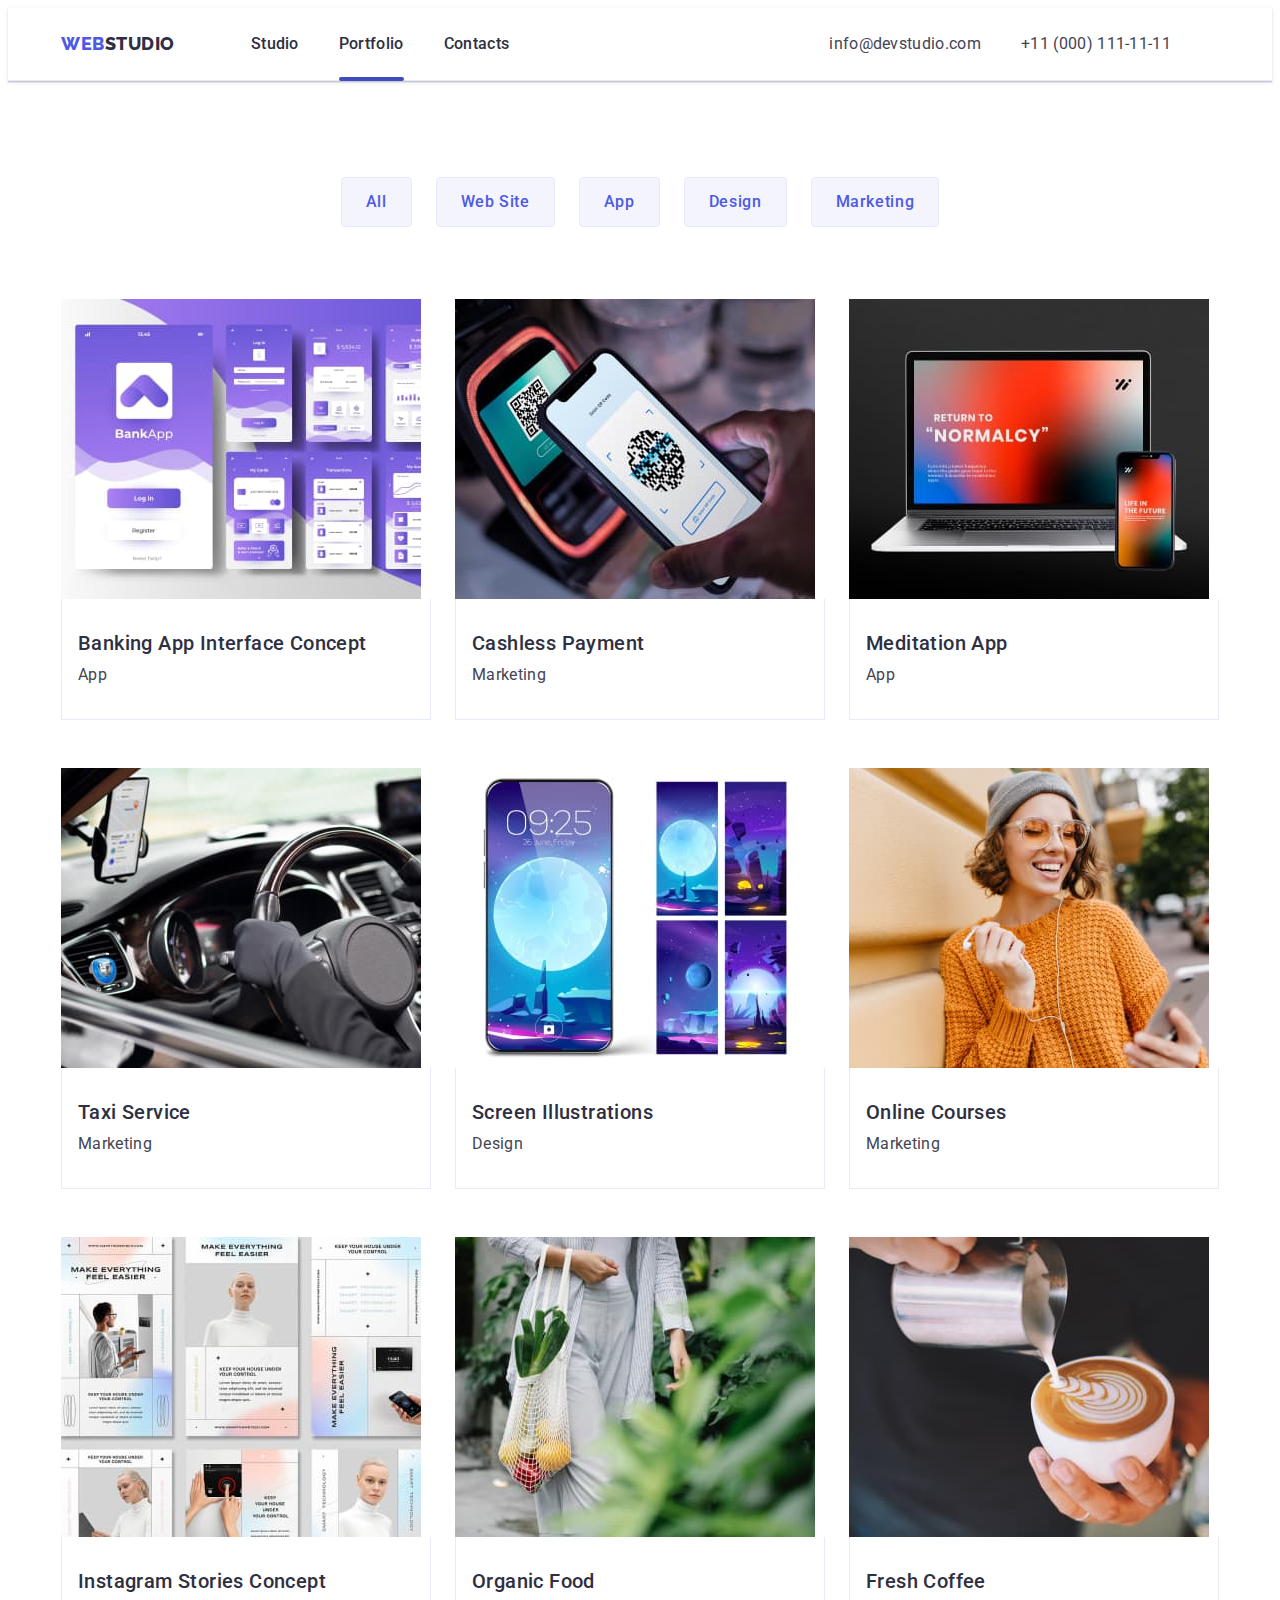
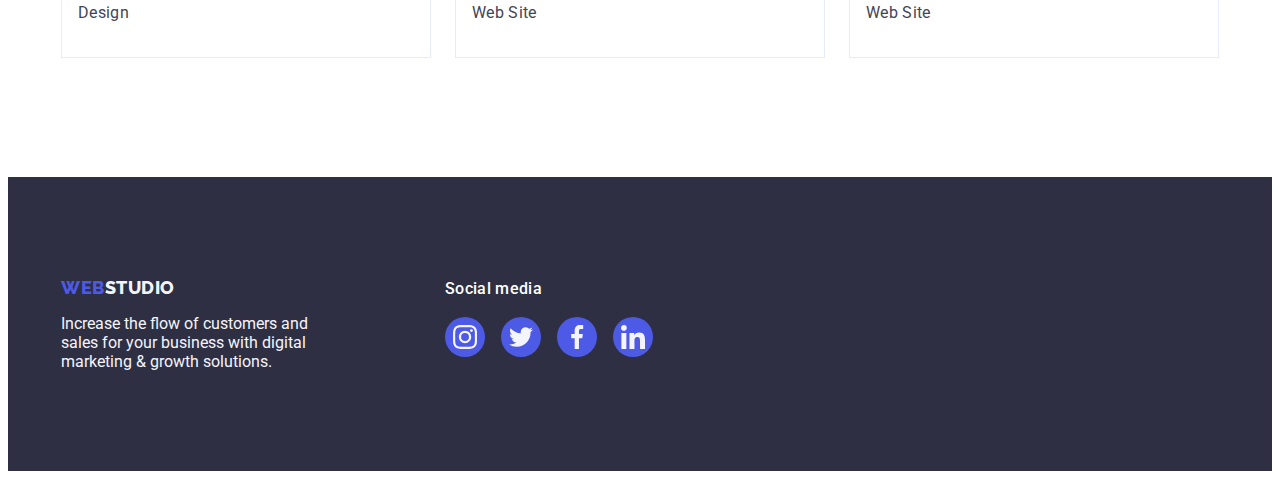
==== portfolio.html @ ffa893c6 "Initial commit" ====
<!DOCTYPE html>
<html lang="en">
  <head>
    <meta charset="UTF-8" />
    <meta http-equiv="X-UA-Compatible" content="IE=edge" />
    <meta name="viewport" content="width=device-width, initial-scale=1.0" />
    <title>Portfolio</title>
    <!-- modern normalize -->
    <link
      rel="stylesheet"
      href="https://cdnjs.cloudflare.com/ajax/libs/modern-normalize/1.1.0/modern-normalize.min.css"
      integrity="sha512-wpPYUAdjBVSE4KJnH1VR1HeZfpl1ub8YT/NKx4PuQ5NmX2tKuGu6U/JRp5y+Y8XG2tV+wKQpNHVUX03MfMFn9Q=="
      crossorigin="anonymous"
      referrerpolicy="no-referrer"
    />

    <link rel="stylesheet" href="./css/styles.css" />

    <!-- Fonts -->
    <link rel="preconnect" href="https://fonts.googleapis.com" />
    <link rel="preconnect" href="https://fonts.gstatic.com" crossorigin />
    <link
      href="https://fonts.googleapis.com/css2?family=Montserrat:wght@400;700&family=Roboto:wght@400;500;700;900&display=swap"
      rel="stylesheet"
    />
    <link rel="preconnect" href="https://fonts.googleapis.com" />
    <link rel="preconnect" href="https://fonts.gstatic.com" crossorigin />
    <link
      href="https://fonts.googleapis.com/css2?family=Montserrat:wght@400;700&family=Raleway:wght@800&display=swap"
      rel="stylesheet"
    />
  </head>
  <body>
    <!-- page header -->

    <header class="header">
      <div class="header-container container">
        <nav class="nav">
          <!-- page logo -->

          <a class="header-logo link" href="./index.html"
            >Web<span class="header-logo-span">Studio</span></a
          >

          <!-- navigation -->
          <ul class="nav-list list">
            <li class="nav-info">
              <a class="nav-link link" href="./index.html">Studio</a>
            </li>
            <li class="nav-info">
              <a class="nav-link link current" href="./portfolio.html"
                >Portfolio</a
              >
            </li>
            <li class="nav-info">
              <a class="nav-link link" href="">Contacts</a>
            </li>
          </ul>
        </nav>

        <address class="address">
          <ul class="address-list list">
            <li>
              <a class="contacts link" href="mailto:info@devstudio.com"
                >info@devstudio.com</a
              >
            </li>
            <li>
              <a class="contacts link" href="tel:+110001111111"
                >+11 (000) 111-11-11</a
              >
            </li>
          </ul>
        </address>
      </div>
    </header>

    <main>
      <section class="section-portfolio">
        <div class="porfolio-div container">
          <h1 class="visually-hidden">Feature</h1>
          <ul class="portfolio-btn list">
            <li><button class="p-btn" type="button">All</button></li>
            <li><button class="p-btn" type="button">Web Site</button></li>
            <li><button class="p-btn" type="button">App</button></li>
            <li><button class="p-btn" type="button">Design</button></li>
            <li><button class="p-btn" type="button">Marketing</button></li>
          </ul>

          <ul class="portfolio-list list">
            <li class="portfolio-list-info">
              <a href="" class="portfolio-link-info link">
                <div class="portfolio-link-overlay">
                  <p class="overlay">
                    14 Stylish and User-Friendly App Design Concepts · Task
                    Manager App · Calorie Tracker App · Exotic Fruit Ecommerce
                    App · Cloud Storage App
                  </p>
                  <img src="./images/img1p.jpg" alt="App" width="360" />
                </div>
                <div class="portfolio-container-list">
                  <h2 class="row-title">Banking App Interface Concept</h2>
                  <p class="row-title-p">App</p>
                </div>
              </a>
            </li>
            <li class="portfolio-list-info">
              <a href="" class="portfolio-link-info link">
                <div class="portfolio-link-overlay">
                  <p class="overlay">
                    14 Stylish and User-Friendly App Design Concepts · Task
                    Manager App · Calorie Tracker App · Exotic Fruit Ecommerce
                    App · Cloud Storage App
                  </p>
                  <img src="./images/img2p.jpg" alt="Marketing" width="360" />
                </div>
                <div class="portfolio-container-list">
                  <h2 class="row-title">Cashless Payment</h2>
                  <p class="row-title-p">Marketing</p>
                </div>
              </a>
            </li>
            <li class="portfolio-list-info">
              <a href="" class="portfolio-link-info link">
                <div class="portfolio-link-overlay">
                  <p class="overlay">
                    14 Stylish and User-Friendly App Design Concepts · Task
                    Manager App · Calorie Tracker App · Exotic Fruit Ecommerce
                    App · Cloud Storage App
                  </p>
                  <img src="./images/img3p.jpg" alt="App" width="360" />
                </div>
                <div class="portfolio-container-list">
                  <h2 class="row-title">Meditation App</h2>
                  <p class="row-title-p">App</p>
                </div>
              </a>
            </li>
            <li class="portfolio-list-info">
              <a href="" class="portfolio-link-info link">
                <div class="portfolio-link-overlay">
                  <p class="overlay">
                    14 Stylish and User-Friendly App Design Concepts · Task
                    Manager App · Calorie Tracker App · Exotic Fruit Ecommerce
                    App · Cloud Storage App
                  </p>
                  <img src="./images/img4p.jpg" alt="Marketing" width="360" />
                </div>
                <div class="portfolio-container-list">
                  <h2 class="row-title">Taxi Service</h2>
                  <p class="row-title-p">Marketing</p>
                </div>
              </a>
            </li>
            <li class="portfolio-list-info">
              <a href="" class="portfolio-link-info link">
                <div class="portfolio-link-overlay">
                  <p class="overlay">
                    14 Stylish and User-Friendly App Design Concepts · Task
                    Manager App · Calorie Tracker App · Exotic Fruit Ecommerce
                    App · Cloud Storage App
                  </p>
                  <img src="./images/img5p.jpg" alt="Design" width="360" />
                </div>
                <div class="portfolio-container-list">
                  <h2 class="row-title">Screen Illustrations</h2>
                  <p class="row-title-p">Design</p>
                </div>
              </a>
            </li>
            <li class="portfolio-list-info">
              <a href="" class="portfolio-link-info link">
                <div class="portfolio-link-overlay">
                  <p class="overlay">
                    14 Stylish and User-Friendly App Design Concepts · Task
                    Manager App · Calorie Tracker App · Exotic Fruit Ecommerce
                    App · Cloud Storage App
                  </p>
                  <img src="./images/img6p.jpg" alt="Marketing" width="360" />
                </div>
                <div class="portfolio-container-list">
                  <h2 class="row-title">Online Courses</h2>
                  <p class="row-title-p">Marketing</p>
                </div>
              </a>
            </li>
            <li class="portfolio-list-info">
              <a href="" class="portfolio-link-info link">
                <div class="portfolio-link-overlay">
                  <p class="overlay">
                    14 Stylish and User-Friendly App Design Concepts · Task
                    Manager App · Calorie Tracker App · Exotic Fruit Ecommerce
                    App · Cloud Storage App
                  </p>
                  <img src="./images/img7p.jpg" alt="Design" width="360" />
                </div>
                <div class="portfolio-container-list">
                  <h2 class="row-title">Instagram Stories Concept</h2>
                  <p class="row-title-p">Design</p>
                </div>
              </a>
            </li>
            <li class="portfolio-list-info">
              <a href="" class="portfolio-link-info link">
                <div class="portfolio-link-overlay">
                  <p class="overlay">
                    14 Stylish and User-Friendly App Design Concepts · Task
                    Manager App · Calorie Tracker App · Exotic Fruit Ecommerce
                    App · Cloud Storage App
                  </p>
                  <img src="./images/img8p.jpg" alt="Web Site" width="360" />
                </div>
                <div class="portfolio-container-list">
                  <h2 class="row-title">Organic Food</h2>
                  <p class="row-title-p">Web Site</p>
                </div>
              </a>
            </li>
            <li class="portfolio-list-info">
              <a href="" class="portfolio-link-info link">
                <div class="portfolio-link-overlay">
                  <p class="overlay">
                    14 Stylish and User-Friendly App Design Concepts · Task
                    Manager App · Calorie Tracker App · Exotic Fruit Ecommerce
                    App · Cloud Storage App
                  </p>
                  <img src="./images/img9p.jpg" alt="Web Site" width="360" />
                </div>
                <div class="portfolio-container-list">
                  <h2 class="row-title">Fresh Coffee</h2>
                  <p class="row-title-p">Web Site</p>
                </div>
              </a>
            </li>
          </ul>
        </div>
      </section>
    </main>
    <!-- Footer -->

    <footer class="footer">
      <div class="footer-div container">
        <div class="footer-logo-div">
          <a class="footer-logo link" href="./index.html"
            >Web<span class="footer-logo-span-two">Studio</span></a
          >
          <p class="footer-p">
            Increase the flow of customers and sales for your business with
            digital marketing & growth solutions.
          </p>
        </div>
        <div class="footer-socials-container">
          <p class="footer-socials-title">Social media</p>
          <ul class="footer-list list">
            <li class="footer-socials-item">
              <a
                class="footer-socials-link link"
                href="https://instagram.com"
                target="_blank"
                rel="noopener noreferrer"
                aria-label="Instagram icon"
              >
                <svg class="socials-icon" width="24" height="24">
                  <use href="./images/icon.svg#icon-instagram"></use>
                </svg>
              </a>
            </li>
            <li class="footer-socials-item">
              <a
                class="footer-socials-link link"
                href="https://twitter.com"
                target="_blank"
                rel="noopener noreferrer"
                aria-label="Twitter icon"
              >
                <svg class="socials-icon" width="24" height="24">
                  <use href="./images/icon.svg#icon-twitter"></use>
                </svg>
              </a>
            </li>
            <li class="footer-socials-item">
              <a
                class="footer-socials-link link"
                href="https://facebook.com"
                target="_blank"
                rel="noopener noreferrer"
                aria-label="Facebook icon"
              >
                <svg class="socials-icon" width="24" height="24">
                  <use href="./images/icon.svg#icon-facebook"></use>
                </svg>
              </a>
            </li>
            <li class="footer-socials-item">
              <a
                class="footer-socials-link link"
                href="https://linkedin.com"
                target="_blank"
                rel="noopener noreferrer"
                aria-label="Linkedin icon"
              >
                <svg class="socials-icon" width="24" height="24">
                  <use href="./images/icon.svg#icon-linkedin"></use>
                </svg>
              </a>
            </li>
          </ul>
        </div>
      </div>
    </footer>
  </body>
</html>
---- css/styles.css ----
:root {
  --body-cl: #ffffff;
  --logo-cl: #4d5ae5;
  --logo-span-cl: #2e2f42;
  --nav-cl: #2e2f42;
  --nav-after-cl: #404bbf;
  --contacts-cl: #434455;
  --section-bcl: #2e2f42;
  --paragrah-cl: #434455;
  --title-cl: #2e2f42;
  --p-btn-cl: #4d5ae5;
  --p-btn-bcl: #f4f4fd;
  --p-row-title-cl: #2e2f42;
  --p-row-title-p-cl: #434455;
  --btn-main-bcl: #4d5ae5;
  --cl-btn-portfolio: #e7e9fc;
  --icons-cl: #8e8f99;
  --icons-hover-cl: #404bbf;
  --socials-footer-cl: #ffffff;
  --socials--footer-bcl: #4d5ae5;
  --overlay-bcl: #4d5ae5;
  --transition-dur-and-func: 250ms cubic-bezier(0.4, 0, 0.2, 1);
  --modal-close-btn: #ffffff;
}
.visually-hidden {
  position: absolute;
  width: 1px;
  height: 1px;
  margin: -1px;
  border: 0;
  padding: 0;

  white-space: nowrap;
  clip-path: inset(100%);
  clip: rect(0 0 0 0);
  overflow: hidden;
}

/* Main Page */
body {
  font-family: "Roboto", sans-serif;
  color: #434455;
  background-color: var(--body-cl);
}

p,
h1,
h2,
h3,
h4 {
  margin: 0;
}

ul {
  margin: 0;
  padding-left: 0;
}

button {
  cursor: pointer;
}

.header-container {
  display: flex;
  align-items: center;
}

.container {
  width: 1158px;
  padding: 0 15px;
  margin: 0 auto;
}

header {
  border-bottom: 1px solid #e7e9fc;
}

img {
  display: block;
}

.header {
  box-shadow: 0px 2px 1px rgba(46, 47, 66, 0.08),
    0px 1px 1px rgba(46, 47, 66, 0.16), 0px 1px 6px rgba(46, 47, 66, 0.08);
}

.header-logo {
  display: inline-block;
  margin-bottom: 0;
  font-family: "Raleway", sans-serif;
  font-weight: 800;
  font-size: 18px;
  line-height: 1.17;
  letter-spacing: 0.03em;
  text-transform: uppercase;
  color: var(--logo-cl);
  margin-right: 76px;
}

.header-logo-span {
  color: var(--logo-span-cl);
}

.list {
  list-style: none;
}

.nav {
  display: flex;
  align-items: center;
}

.nav-list {
  display: flex;
  gap: 40px;
  margin: 0 auto;
}
.nav-link {
  display: block;
  padding: 24px 0;
  font-weight: 500;
  font-size: 16px;
  line-height: 1.5;
  letter-spacing: 0.02em;
  color: var(--nav-cl);
  transition: color var(--transition-dur-and-func);
}
.nav-link:hover {
  color: #404bbf;
}
.nav-link:focus {
  color: #404bbf;
}

.current {
  position: relative;
}
.current::after {
  position: absolute;
  content: "";
  bottom: -1px;
  display: block;
  width: 100%;
  height: 4px;
  background-color: var(--nav-after-cl);
  border-radius: 2px;
}

.address {
  font-family: "Roboto", sans-serif;
  font-weight: 400;
  font-style: normal;
  margin-left: 320px;
}

.address-list {
  display: flex;
  gap: 40px;
}

.link {
  text-decoration: none;
}

.contacts {
  font-size: 16px;
  line-height: 1.5;
  letter-spacing: 0.02em;
  color: var(--contacts-cl);
  margin: 0 auto;
  transition: color var(--transition-dur-and-func);
}
.contacts:hover,
.contacts:focus {
  color: #404bbf;
}

.main {
  background-color: var(--section-bcl);
  padding: 188px 0;
  background-image: linear-gradient(
      rgba(46, 47, 66, 0.7),
      rgba(46, 47, 66, 0.7)
    ),
    url(../images/people-office.jpg);
  background-repeat: no-repeat;
  background-position: center;
  background-size: cover;
  max-width: 1440px;
  margin: 0 auto;
}

.main-title {
  font-size: 56px;
  line-height: 1.07;
  text-align: center;
  letter-spacing: 0.02em;
  color: #ffffff;
  max-width: 496px;
  margin-left: auto;
  margin-right: auto;
  margin-bottom: 72px;
}

.main-title-btn {
  display: block;
  min-width: 169px;
  height: 56px;
  border: none;
  background-color: var(--btn-main-bcl);
  border-radius: 4px;
  cursor: pointer;
  background-color: #4d5ae5;
  font-family: "Roboto", sans-serif;
  font-weight: 500;
  font-size: 16px;
  line-height: 1.5;
  letter-spacing: 0.04em;
  color: #ffffff;
  margin: 0 auto;
  box-shadow: 0px 4px 4px rgba(0, 0, 0, 0.15);
  cursor: pointer;
  transition: background-color var(--transition-dur-and-func);
}
.main-title-btn:hover,
.main-title-btn:focus {
  background-color: #404bbf;
}

.feature {
  padding: 120px 0;
}

.features-title {
  font-weight: 500;
  font-size: 20px;
  line-height: 1.2;
  letter-spacing: 0.02em;
  color: var(--section-bcl);
}

.feature-div-icon {
  display: flex;
  justify-content: center;
  align-items: center;
  height: 112px;
  background-color: #f4f4fd;
  border-radius: 4px;
  margin-bottom: 8px;
}

.feature-list {
  display: flex;
  gap: 24px;
}

.feature-pgrh {
  width: calc((100% - 72px) / 4);
}

.features-title {
  margin-bottom: 8px;
}

.feature-p {
  font-weight: 400;
  font-size: 16px;
  line-height: 1.5;
  letter-spacing: 0.02em;
  color: var(--paragrah-cl);
}

.section-three {
  padding-bottom: 120px;
}

.section-three-div {
  margin: 0 auto;
}

.section-three-title {
  margin-bottom: 72px;
  font-size: 36px;
  line-height: 1.11;
  text-align: center;
  letter-spacing: 0.02em;
  text-transform: capitalize;
  color: var(--title-cl);
}

.section-three-img {
  display: flex;
  gap: 24px;
  margin: 0 auto;
  padding: 0;
}

.section-three-info {
  width: calc((100% - 3 * 16px) / 3);
}

.section-four {
  background-color: #f4f4fd;
  padding: 120px 0;
  margin: 0 auto;
}

.section-teammmate {
  margin: 0 auto;
}

.team-title {
  margin-bottom: 72px;
  font-size: 36px;
  line-height: 1.11;
  text-align: center;
  letter-spacing: 0.02em;
  text-transform: capitalize;
  color: var(--title-cl);
}

.teammates-list {
  display: flex;
  gap: 24px;
}

.teammate-div {
  padding: 32px 0px;
  border-radius: 0px 0px 4px 4px;
}

.teammate {
  width: calc((100% - 72px) / 4);
  background-color: #ffffff;
  box-shadow: 0px 1px 6px rgba(46, 47, 66, 0.08),
    0px 1px 1px rgba(46, 47, 66, 0.16), 0px 2px 1px rgba(46, 47, 66, 0.08);
  border-radius: 0px 0px 4px 4px;
}

.teammate-name {
  text-align: center;
  margin-bottom: 8px;
  font-weight: 500;
  font-size: 20px;
  line-height: 1.2;
  letter-spacing: 0.02em;
  color: var(--title-cl);
  padding: 0;
}

.teammate-info {
  text-align: center;
  font-weight: 400;
  font-size: 16px;
  line-height: 1.5;
  letter-spacing: 0.02em;
  padding: 0;
  margin-bottom: 8px;
}
/* Socials */
.socials {
  display: flex;
  justify-content: center;
  gap: 24px;
}
.socials-link {
  display: flex;
  justify-content: center;
  align-items: center;

  width: 40px;
  height: 40px;

  background-color: #4d5ae5;
  border-radius: 50%;
  transition: background-color var(--transition-dur-and-func);
}
.socials-link:hover,
.socials-link:focus {
  background-color: #404bbf;
}
.socials-icon {
  fill: #f4f4fd;
}

.section-five {
  padding-top: 120px;
  padding-bottom: 120px;
}

.section-five-title {
  font-family: "Roboto", sans-serif;
  font-style: normal;
  font-weight: 700;
  font-size: 36px;
  line-height: 1.1;
  text-align: center;
  letter-spacing: 0.02em;
  text-transform: capitalize;
  color: #2e2f42;
  margin-bottom: 72px;
}

.section-customers {
  display: flex;
  justify-content: center;
  align-items: center;
  padding: 0px;
  gap: 24px;
}

.customers-link {
  display: flex;
  justify-content: center;
  align-items: center;
  width: 168px;
  height: 88px;
  border: 1px solid #8e8f99;
  border-radius: 4px;
  color: var(--icons-cl);
  transition: border-color var(--transition-dur-and-func),
    color var(--transition-dur-and-func), fill var(--transition-dur-and-func);
}

.customers-icon {
  fill: currentColor;
}
.customers-link:hover .customers-icon,
.customers-link:focus .customers-icon {
  fill: #404bbf;
}

.customers-link:hover,
.customers-link:focus {
  border-color: #404bbf;
  color: #404bbf;
}

/* Footer */

.footer {
  padding: 100px 0;
  background-color: var(--section-bcl);
  margin: 0 auto;
}
.footer-p {
  font-weight: 400;
  color: #f4f4fd;
  max-width: 264px;
}

.footer-div {
  display: flex;
  align-items: baseline;
  gap: 120px;
}

.footer-socials-title {
  font-weight: 500;
  font-size: 16px;
  line-height: 1.5;
  letter-spacing: 0.02em;
  color: var(--socials-footer-cl);
  margin-bottom: 16px;
}

.footer-list {
  display: flex;
  gap: 16px;
}

.footer-socials-link {
  width: 100%;
  height: 100%;
  background-color: var(--socials--footer-bcl);
  border-radius: 50%;
  display: flex;
  align-items: center;
  justify-content: center;
  width: 40px;
  height: 40px;
  transition: background-color var(--transition-dur-and-func);
}

.footer-socials-link:hover,
.footer-socials-link:focus {
  background-color: #31d0aa;
}

.footer-logo {
  display: inline-block;
  margin-bottom: 16px;
  font-family: "Raleway", sans-serif;
  font-weight: 800;
  font-size: 18px;
  line-height: 1.17;
  letter-spacing: 0.03em;
  text-transform: uppercase;
  color: var(--logo-cl);
}
.footer-logo-span-two {
  color: #f4f4fd;
}

/* Modal Window */
.backdrop {
  position: fixed;
  top: 0;
  left: 0;
  z-index: 100;
  width: 100%;
  height: 100%;
  background: rgba(46, 47, 66, 0.4);
  transition: opacity var(--transition-dur-and-func),
    visibility var(--transition-dur-and-func);
}

.backdrop.is-hidden {
  opacity: 0;
  visibility: hidden;
  pointer-events: none;
}

.modal {
  position: absolute;
  top: 50%;
  left: 50%;
  transform: translate(-50%, -50%);
  width: 408px;
  height: 584px;
  background: #fcfcfc;
  box-shadow: 0px 1px 1px rgba(0, 0, 0, 0.14), 0px 1px 3px rgba(0, 0, 0, 0.12),
    0px 2px 1px rgba(0, 0, 0, 0.2);
  border-radius: 4px;
}

.modal-close-btn {
  position: absolute;
  top: 24px;
  right: 24px;
  display: flex;
  justify-content: center;
  align-items: center;
  width: 24px;
  height: 24px;
  background: #e7e9fc;
  border: 1px solid rgba(0, 0, 0, 0.1);
  border-radius: 50%;
  padding: 0;
  transition: background-color var(--transition-dur-and-func),
    fill var(--transition-dur-and-func);
}

.modal-close-btn:hover,
.modal-close-btn:focus {
  background-color: #404bbf;
}

.modal-close-btn:hover .modal-close-btn-icon,
.modal-close-btn:focus .modal-close-btn-icon {
  fill: var(--modal-close-btn);
}

/* Portfolio */

.section-portfolio {
  padding: 96px 0 120px;
}

.portfolio-btn {
  display: flex;
  justify-content: center;
  gap: 24px;
  margin-bottom: 72px;
}

.p-btn {
  font-family: "Roboto", sans-serif;
  font-weight: 500;
  font-size: 16px;
  line-height: 1.5;
  letter-spacing: 0.04em;
  color: var(--p-btn-cl);
  background-color: var(--p-btn-bcl);
  padding: 12px 24px;
  border: 1px solid var(--cl-btn-portfolio);
  border-radius: 4px;
  transition: border var(--transition-dur-and-func), color,
    var(--transition-dur-and-func),
    background-color var(--transition-dur-and-func),
    box-shadow var(--transition-dur-and-func);
  cursor: pointer;
}

.p-btn:hover,
.p-btn:focus {
  border: 1px solid transparent;
  color: #ffffff;
  background-color: #404bbf;
  box-shadow: 0px 3px 1px rgba(0, 0, 0, 0.1), 0px 2px 1px rgba(0, 0, 0, 0.08),
    0px 2px 2px rgba(0, 0, 0, 0.12);
}

.portfolio-list {
  display: flex;
  flex-wrap: wrap;
  column-gap: 24px;
  row-gap: 48px;
  margin: 0 auto;
  padding: 0;
}

.portfolio-list-info {
  width: calc((100% - 48px) / 3);
  height: 420.8px;
}

.portfolio-link-info {
  display: block;
  transition: box-shadow var(--transition-dur-and-func);
}

.portfolio-link-info:hover,
.portfolio-link-info:focus {
  box-shadow: 0px 1px 6px rgba(46, 47, 66, 0.08),
    0px 1px 1px rgba(46, 47, 66, 0.16), 0px 2px 1px rgba(46, 47, 66, 0.08);
}

.portfolio-link-info:hover .overlay,
.portfolio-link-info:focus .overlay {
  transform: translate(0, 0);
}

.portfolio-link-overlay {
  position: relative;
  overflow: hidden;
}

.overlay {
  position: absolute;
  left: 0;
  top: 0;
  font-family: "Roboto", sans-serif;
  font-style: normal;
  font-weight: 400;
  font-size: 16px;
  line-height: 24px;
  letter-spacing: 0.02em;
  color: #f4f4fd;
  padding: 40px 32px;
  width: 100%;
  height: 100%;
  background-color: var(--overlay-bcl);
  transform: translate(0, 100%);
  transition: transform var(--transition-dur-and-func);
}

.portfolio-container-list {
  padding: 32px 16px;
  border: 1px solid #e7e9fc;
  border-top: none;
}
.row-title {
  font-family: "Roboto", sans-serif;
  font-style: normal;
  font-weight: 500;
  font-size: 20px;
  line-height: 24px;
  letter-spacing: 0.02em;
  color: var(--p-row-title-cl);
  margin-bottom: 8px;
}

.row-title-p {
  font-family: "Roboto", sans-serif;
  font-style: normal;
  font-weight: 400;
  font-size: 16px;
  line-height: 24px;
  letter-spacing: 0.02em;
  color: var(--p-row-title-p-cl);
}
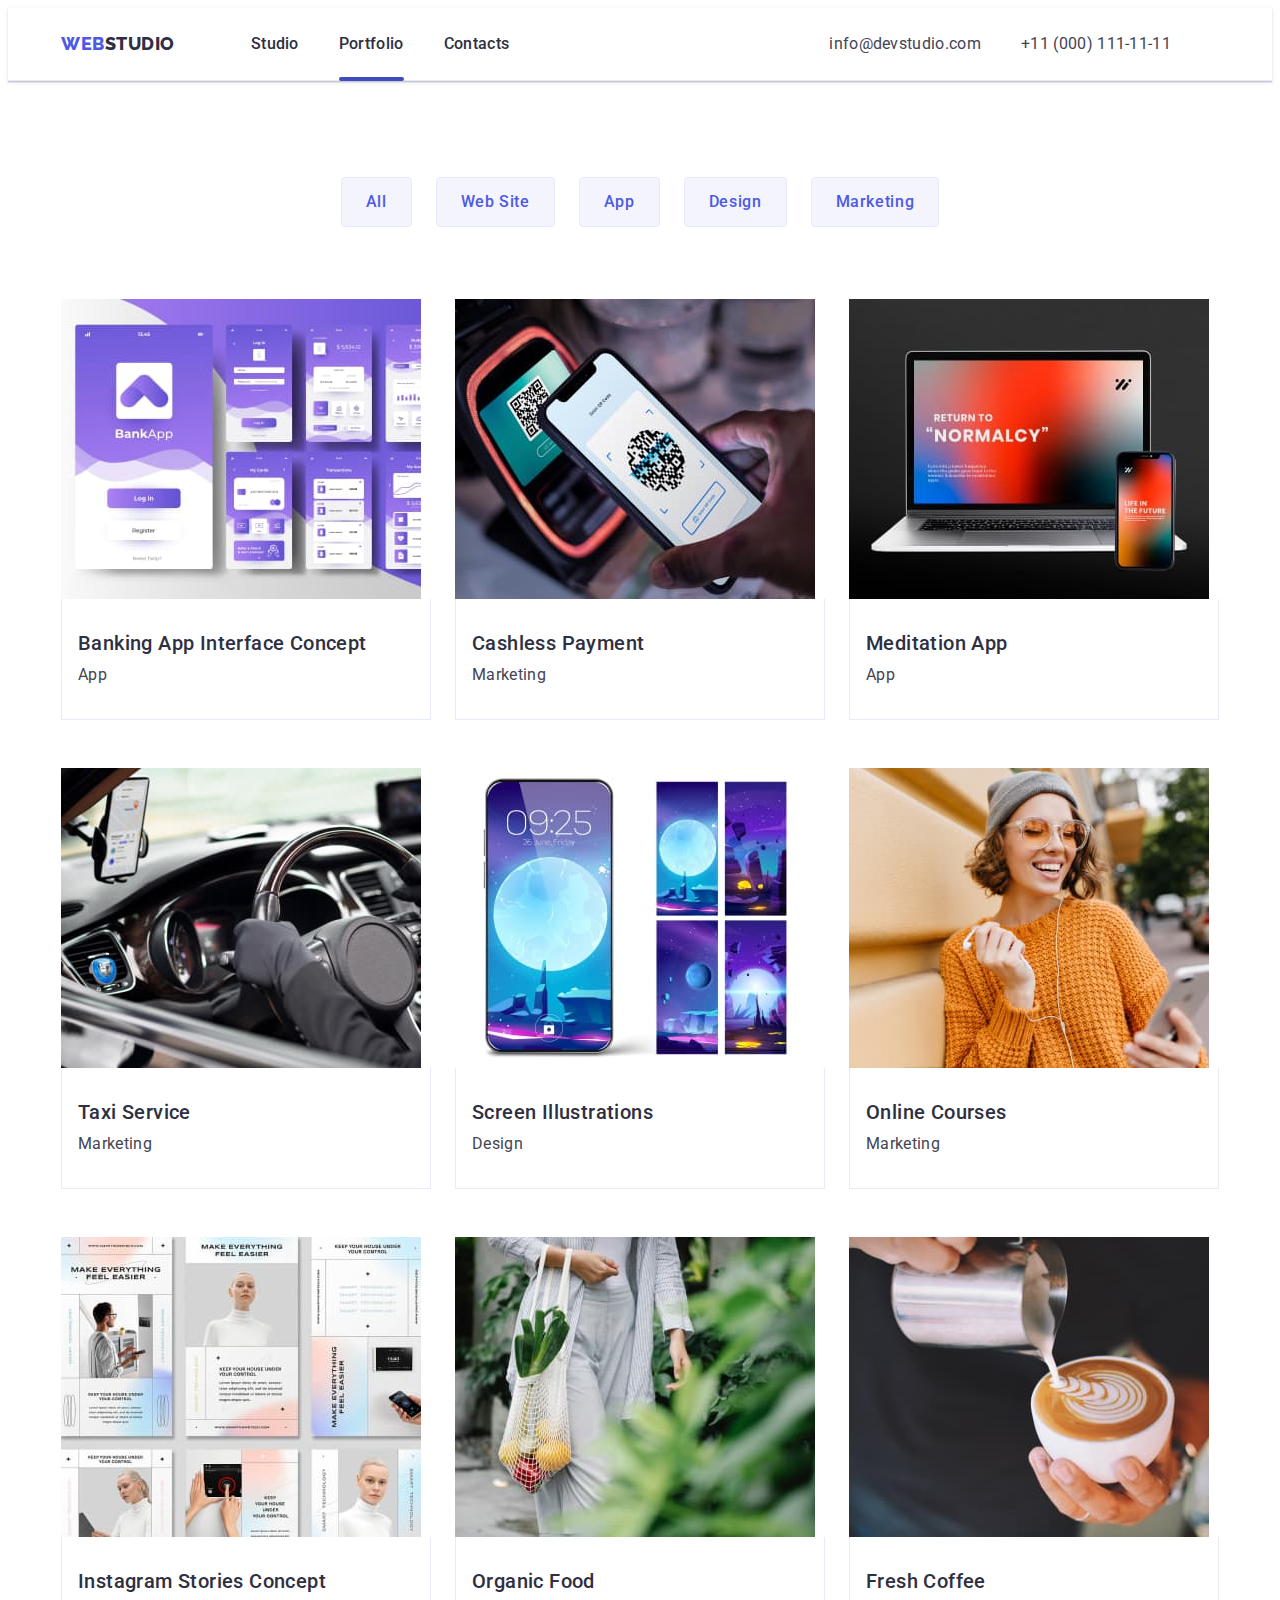
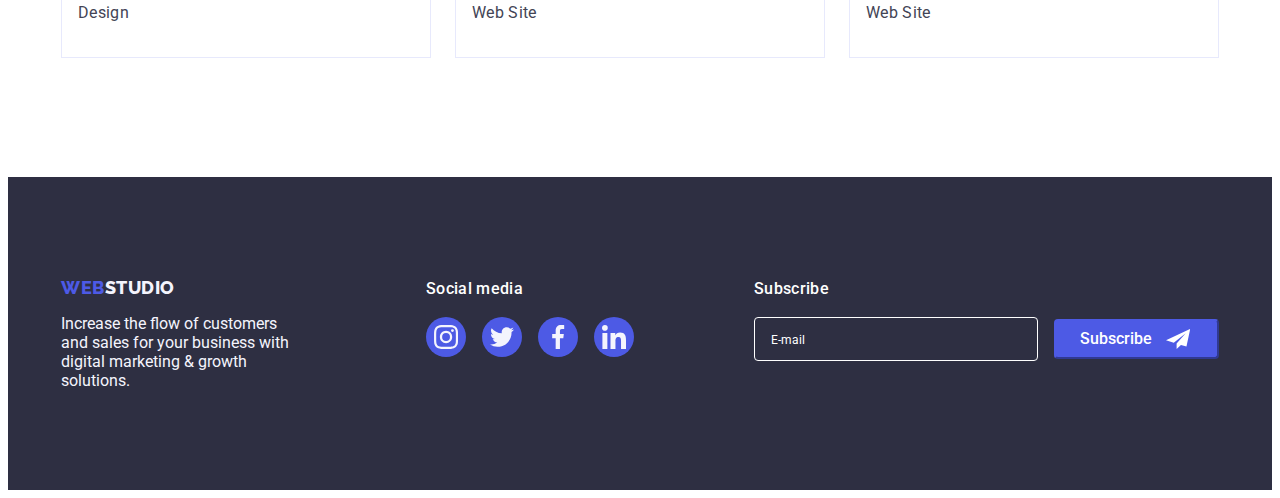
==== commit ee711f85: "Update portfolio.html" ====
--- a/portfolio.html
+++ b/portfolio.html
@@ -306,6 +306,28 @@
             </li>
           </ul>
         </div>
+        <div class="footer-form-container">
+          <p class="footer-form-title">Subscribe</p>
+          <label class="footer-form">
+            <input
+              type="email"
+              name="user_email"
+              class="footer-form-input"
+              placeholder="E-mail"
+              required
+            />
+            <button class="footer-form-button" type="submit">
+              <svg class="footer-form-icon">
+                <use
+                  href="./images/icon.svg#icon-send"
+                  width="24"
+                  height="24"
+                ></use>
+              </svg>
+              Subscribe
+            </button>
+          </label>
+        </div>
       </div>
     </footer>
   </body>
--- a/css/styles.css
+++ b/css/styles.css
@@ -21,6 +21,8 @@
   --overlay-bcl: #4d5ae5;
   --transition-dur-and-func: 250ms cubic-bezier(0.4, 0, 0.2, 1);
   --modal-close-btn: #ffffff;
+  --border-color-modal-form: #4d5ae5;
+  --accept-modal: #404bbf;
 }
 .visually-hidden {
   position: absolute;
@@ -163,8 +165,9 @@
 }
 
 .contacts {
-  font-size: 16px;
-  line-height: 1.5;
+  font-weight: 400;
+  font-size: 16px;
+  line-height: 24px;
   letter-spacing: 0.02em;
   color: var(--contacts-cl);
   margin: 0 auto;
@@ -502,6 +505,85 @@
   color: #f4f4fd;
 }
 
+.footer-form {
+  display: block;
+}
+
+.footer-form-title {
+  font-family: "Roboto";
+  font-style: normal;
+  font-weight: 500;
+  font-size: 16px;
+  line-height: 24px;
+  letter-spacing: 0.02em;
+  color: #ffffff;
+  margin-bottom: 16px;
+}
+
+.footer-form {
+  display: flex;
+  flex-direction: row;
+  justify-content: center;
+  align-items: center;
+  gap: 16px;
+}
+
+.footer-form-input {
+  width: 264px;
+  height: 40px;
+  color: #fff;
+  outline: none;
+  padding-left: 16px;
+  background-color: #2e2f42;
+  border: 1px solid #ffffff;
+  border-radius: 4px;
+  transition: filter var(--transition-dur-and-func);
+}
+
+.footer-form-input::placeholder {
+  font-family: "Roboto", sans-serif;
+  font-style: normal;
+  font-weight: 400;
+  font-size: 12px;
+  line-height: 24px;
+  color: #fff;
+}
+
+.footer-form-input:focus {
+  filter: drop-shadow(0px 4px 4px rgba(0, 0, 0, 0.15));
+}
+
+.footer-form-button {
+  position: relative;
+  font-family: "Roboto", sans-serif;
+  font-style: normal;
+  font-weight: 500;
+  font-size: 16px;
+  line-height: 24px;
+  color: #ffffff;
+  padding-left: 24px;
+  text-align: left;
+  outline: none;
+  width: 165px;
+  height: 40px;
+  background-color: #4d5ae5;
+  border-radius: 4px;
+  border-color: #4d5ae5;
+  transition: background-color var(--transition-dur-and-func),
+    border-color var(--transition-dur-and-func);
+}
+
+.footer-form-icon {
+  position: absolute;
+  padding-left: 86px;
+}
+
+.footer-form-button:hover,
+.footer-form-button:focus {
+  background-color: #404bbf;
+  border-color: #404bbf;
+}
+
 /* Modal Window */
 .backdrop {
   position: fixed;
@@ -532,6 +614,7 @@
   box-shadow: 0px 1px 1px rgba(0, 0, 0, 0.14), 0px 1px 3px rgba(0, 0, 0, 0.12),
     0px 2px 1px rgba(0, 0, 0, 0.2);
   border-radius: 4px;
+  padding: 24px;
 }
 
 .modal-close-btn {
@@ -559,6 +642,171 @@
 .modal-close-btn:hover .modal-close-btn-icon,
 .modal-close-btn:focus .modal-close-btn-icon {
   fill: var(--modal-close-btn);
+}
+
+/* Modal Form */
+
+.modal-form-title {
+  font-family: "Roboto";
+  font-style: normal;
+  font-weight: 500;
+  font-size: 16px;
+  line-height: 24px;
+  text-align: center;
+  letter-spacing: 0.02em;
+  color: #2e2f42;
+  margin-bottom: 16px;
+  margin-top: 44px;
+}
+
+.modal-form {
+  display: flex;
+  flex-direction: column;
+}
+
+.modal-form-input {
+  width: 100%;
+  height: 40px;
+  padding-left: 38px;
+  border: 1px solid rgba(46, 47, 66, 0.4);
+  border-radius: 4px;
+  transition: border-color var(--transition-dur-and-func),
+    filter var(--transition-dur-and-func);
+}
+
+.modal-form-input:focus,
+.user-form-comment:focus {
+  outline: none;
+  border-color: var(--border-color-modal-form);
+  filter: drop-shadow(0px 4px 4px rgba(0, 0, 0, 0.25));
+}
+
+.modal-form-input:focus + .modal-form-input-icon {
+  fill: var(--border-color-modal-form);
+}
+
+.modal-form-input-icon {
+  display: block;
+  width: 18px;
+  height: 18px;
+  position: absolute;
+  top: 50%;
+  left: 16px;
+  transform: translateY(-50%);
+  transition: transform var(--transition-dur-and-func);
+}
+
+.modal-form-span {
+  display: block;
+  position: relative;
+}
+
+.user-form-comment {
+  resize: none;
+  width: 100%;
+  height: 120px;
+  border: 1px solid rgba(46, 47, 66, 0.4);
+  border-radius: 4px;
+  padding: 12px 16px;
+  transition: border-color var(--transition-dur-and-func),
+    filter var(--transition-dur-and-func);
+}
+
+.user-form-comment::placeholder {
+  font-family: "Roboto", sans-serif;
+  font-style: normal;
+  font-weight: 400;
+  font-size: 12px;
+  line-height: 14px;
+  letter-spacing: 0.04em;
+  color: rgba(46, 47, 66, 0.4);
+}
+
+.modal-form-desc {
+  display: block;
+  font-family: "Roboto", sans-serif;
+  font-style: normal;
+  font-weight: 400;
+  font-size: 12px;
+  line-height: 14px;
+  letter-spacing: 0.04em;
+  color: #8e8f99;
+  margin-bottom: 4px;
+}
+
+.modal-form-check-desc {
+  display: flex;
+  font-family: "Roboto";
+  font-style: normal;
+  font-weight: 400;
+  font-size: 12px;
+  line-height: 14px;
+  letter-spacing: 0.04em;
+  color: #8e8f99;
+  margin-bottom: 24px;
+}
+
+.modal-form-check-desc::before {
+  width: 16px;
+  height: 16px;
+  border: 1px solid rgba(46, 47, 66, 0.4);
+  content: "";
+  cursor: pointer;
+  border-radius: 2px;
+  margin-right: 8px;
+  transition: background-color var(--transition-dur-and-func),
+    border-color var(--transition-dur-and-func),
+    background-image var(--transition-dur-and-func);
+}
+
+.modal-form-check:checked + .modal-form-check-desc::before {
+  background-color: var(--accept-modal);
+  border-color: var(--accept-modal);
+  background-image: url(/images/accept-form-modal.svg);
+  background-repeat: no-repeat;
+  background-size: contain;
+}
+
+.modal-form-check:focus + .modal-form-check-desc::before {
+  background-color: var(--accept-modal);
+  border-color: var(--accept-modal);
+  background-image: url(/images/accept-form-modal.svg);
+  background-repeat: no-repeat;
+  background-size: contain;
+}
+
+.modal-form-policy {
+  color: #4d5ae5;
+}
+
+.modal-form-field {
+  margin-bottom: 8px;
+}
+
+.modal-form-submit {
+  display: block;
+  min-width: 169px;
+  height: 56px;
+  border: none;
+  background-color: var(--btn-main-bcl);
+  border-radius: 4px;
+  cursor: pointer;
+  background-color: #4d5ae5;
+  font-family: "Roboto", sans-serif;
+  font-weight: 500;
+  font-size: 16px;
+  line-height: 1.5;
+  letter-spacing: 0.04em;
+  color: #ffffff;
+  margin: 0 auto;
+  box-shadow: 0px 4px 4px rgba(0, 0, 0, 0.15);
+  cursor: pointer;
+  transition: background-color var(--transition-dur-and-func);
+}
+
+.modal-form-submit:hover,
+.modal-form-submit:focus {
+  background-color: #404bbf;
 }
 
 /* Portfolio */
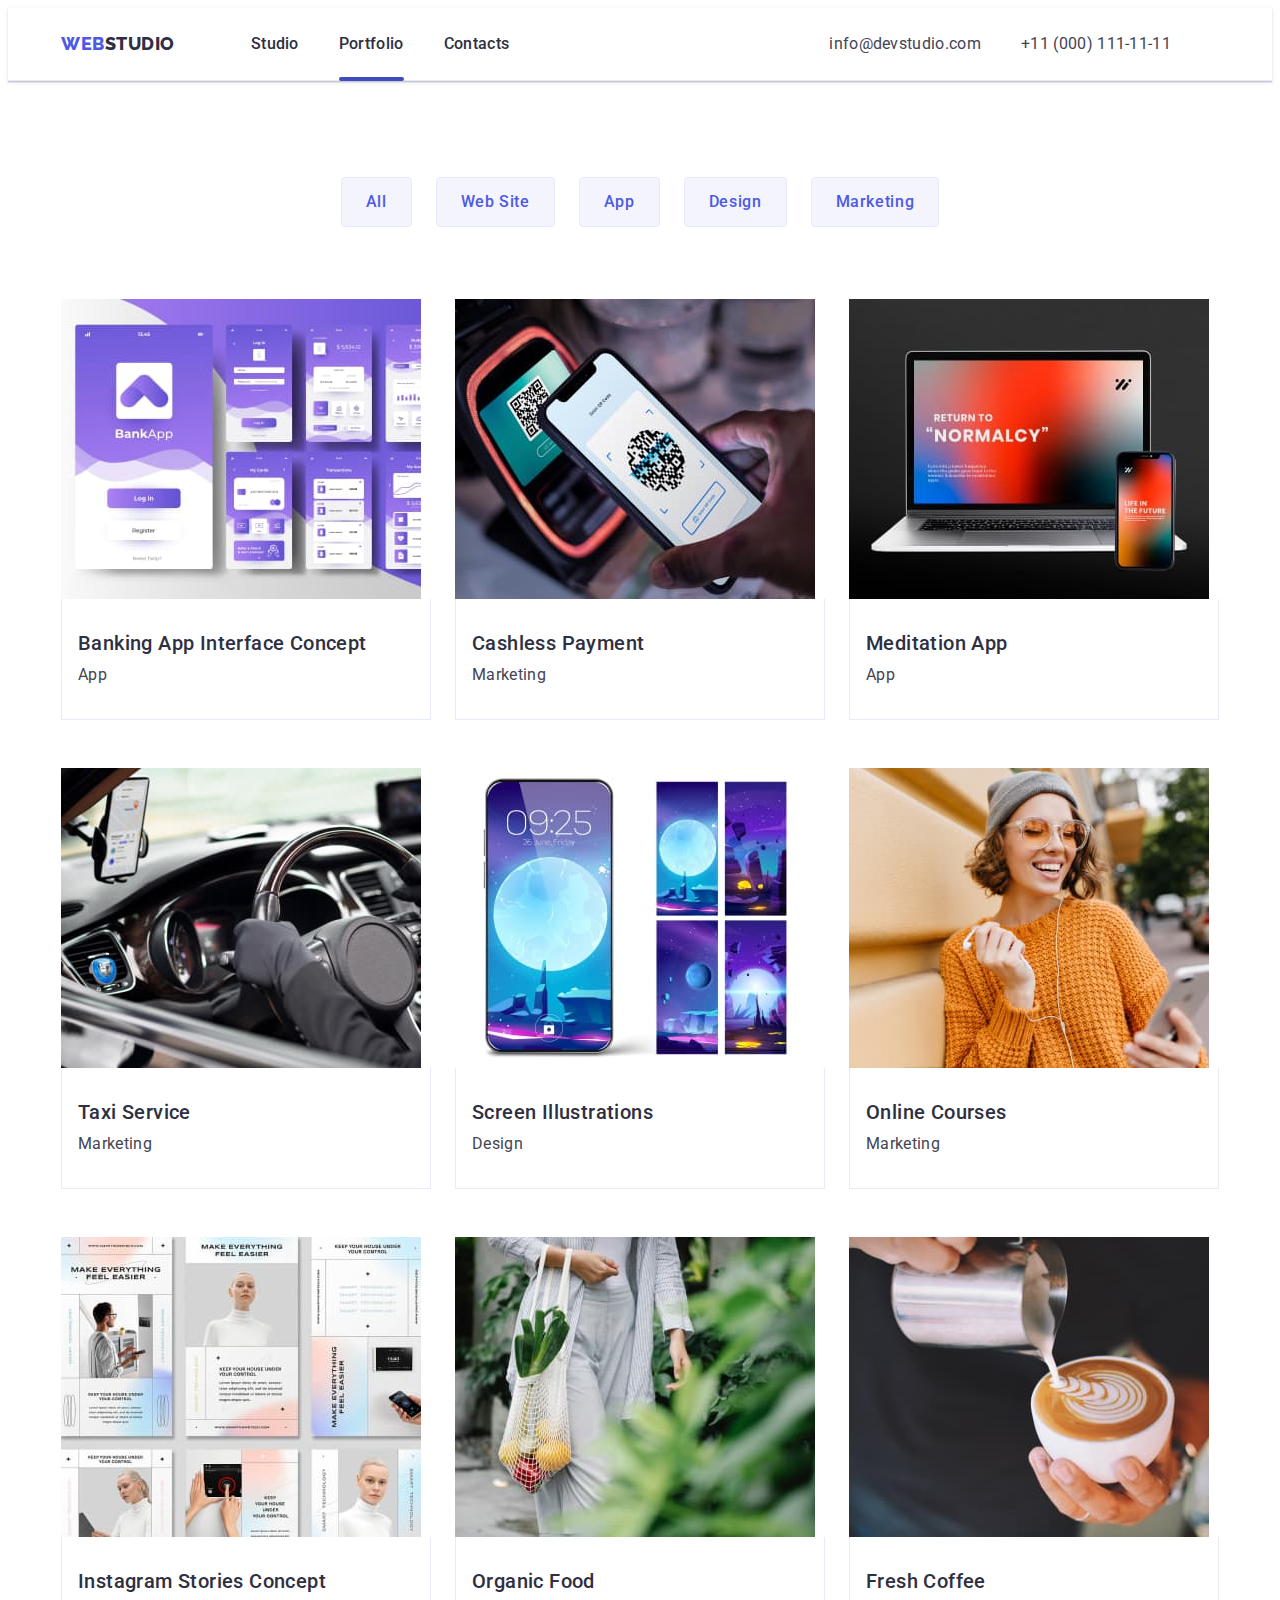
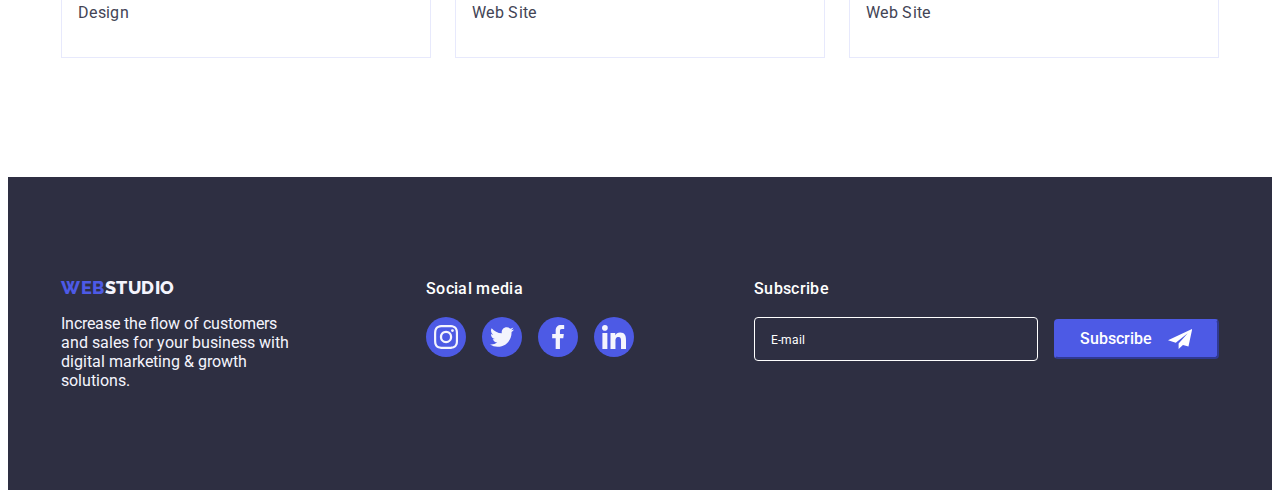
==== commit 79d09640: "Update portfolio.html" ====
--- a/portfolio.html
+++ b/portfolio.html
@@ -317,6 +317,7 @@
               required
             />
             <button class="footer-form-button" type="submit">
+              Subscribe
               <svg class="footer-form-icon">
                 <use
                   href="./images/icon.svg#icon-send"
@@ -324,7 +325,6 @@
                   height="24"
                 ></use>
               </svg>
-              Subscribe
             </button>
           </label>
         </div>
--- a/css/styles.css
+++ b/css/styles.css
@@ -554,14 +554,17 @@
 }
 
 .footer-form-button {
-  position: relative;
+  display: flex;
+  align-items: center;
+  gap: 16px;
+  padding-left: 24px;
+  padding-right: 24px;
   font-family: "Roboto", sans-serif;
   font-style: normal;
   font-weight: 500;
   font-size: 16px;
   line-height: 24px;
   color: #ffffff;
-  padding-left: 24px;
   text-align: left;
   outline: none;
   width: 165px;
@@ -574,8 +577,8 @@
 }
 
 .footer-form-icon {
-  position: absolute;
-  padding-left: 86px;
+  width: 24px;
+  height: 24px;
 }
 
 .footer-form-button:hover,
@@ -756,7 +759,8 @@
   margin-right: 8px;
   transition: background-color var(--transition-dur-and-func),
     border-color var(--transition-dur-and-func),
-    background-image var(--transition-dur-and-func);
+    background-image var(--transition-dur-and-func),
+    color var(--transition-dur-and-func);
 }
 
 .modal-form-check:checked + .modal-form-check-desc::before {
@@ -764,19 +768,21 @@
   border-color: var(--accept-modal);
   background-image: url(/images/accept-form-modal.svg);
   background-repeat: no-repeat;
-  background-size: contain;
+  background-size: 75%;
+  background-position: center;
 }
 
 .modal-form-check:focus + .modal-form-check-desc::before {
-  background-color: var(--accept-modal);
   border-color: var(--accept-modal);
-  background-image: url(/images/accept-form-modal.svg);
-  background-repeat: no-repeat;
-  background-size: contain;
 }
 
 .modal-form-policy {
   color: #4d5ae5;
+}
+
+.modal-form-policy:hover,
+.modal-form-policy:focus {
+  color: #404bbf;
 }
 
 .modal-form-field {
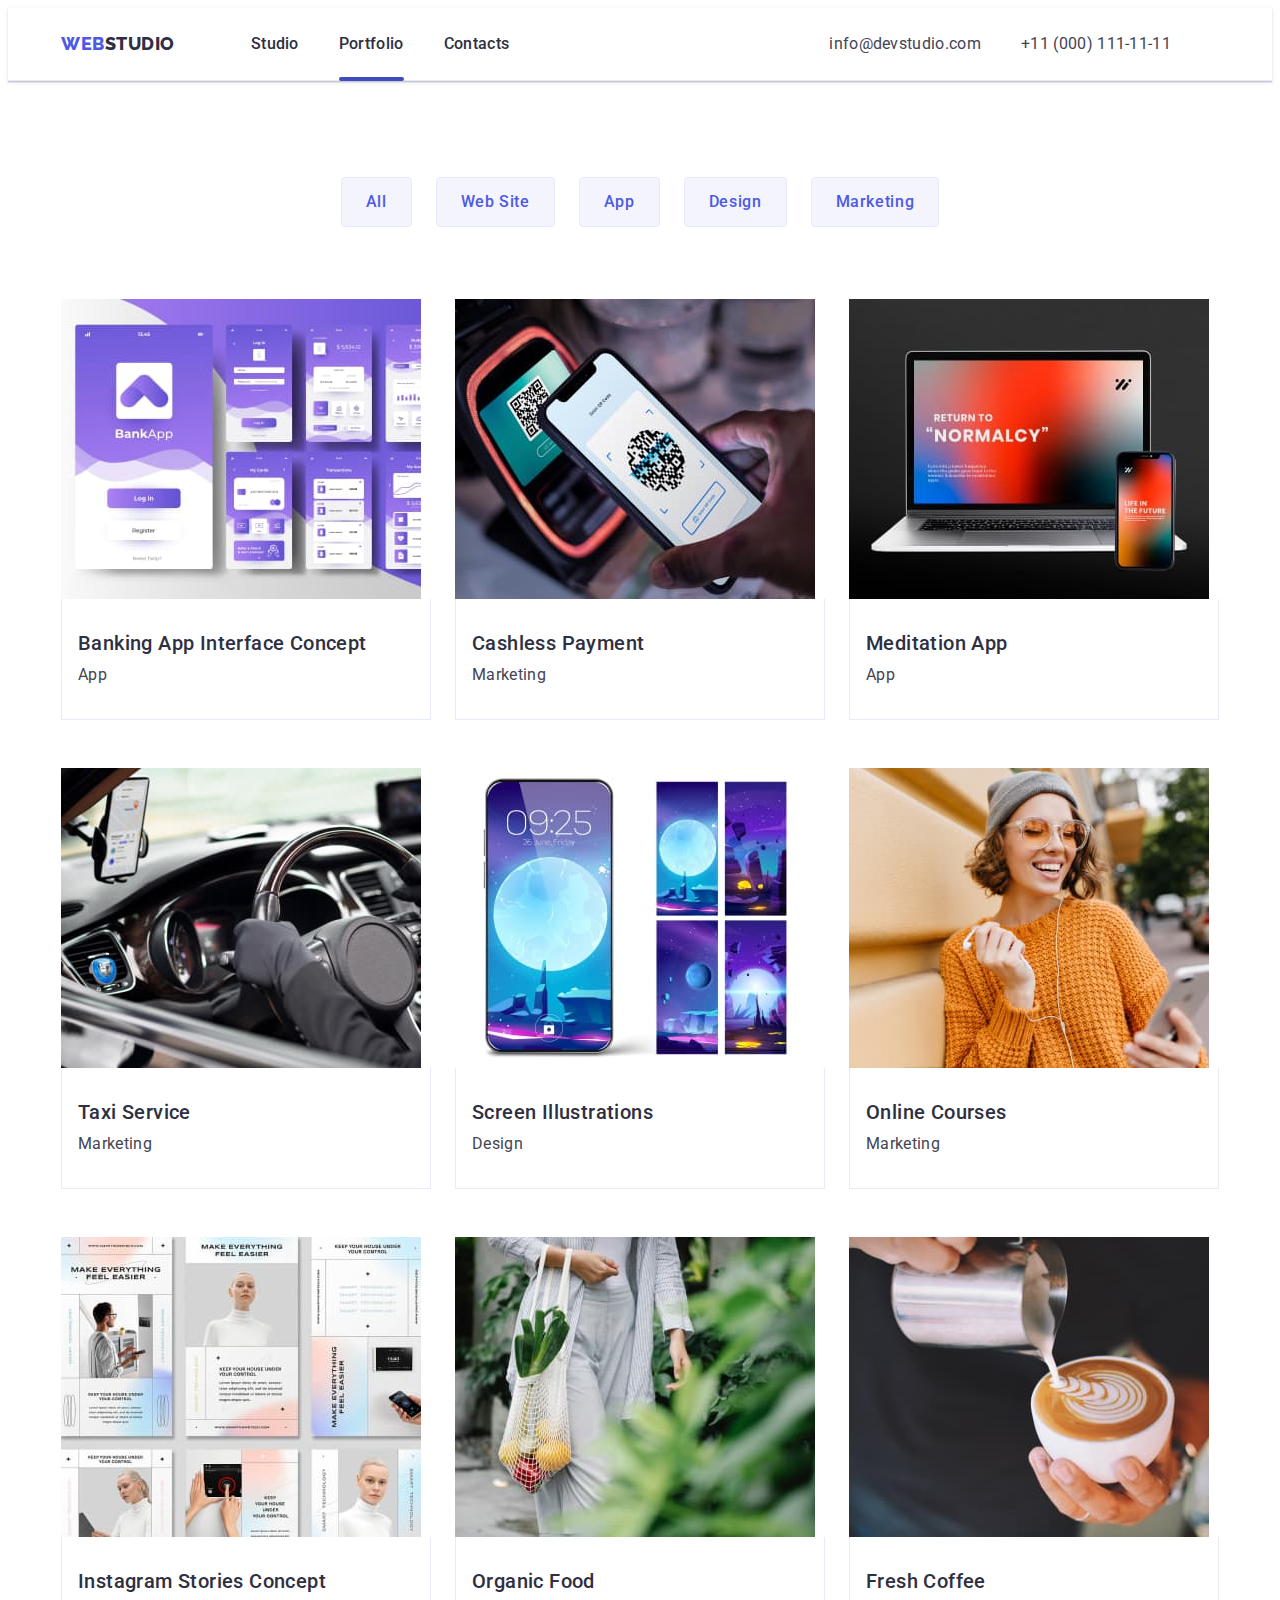
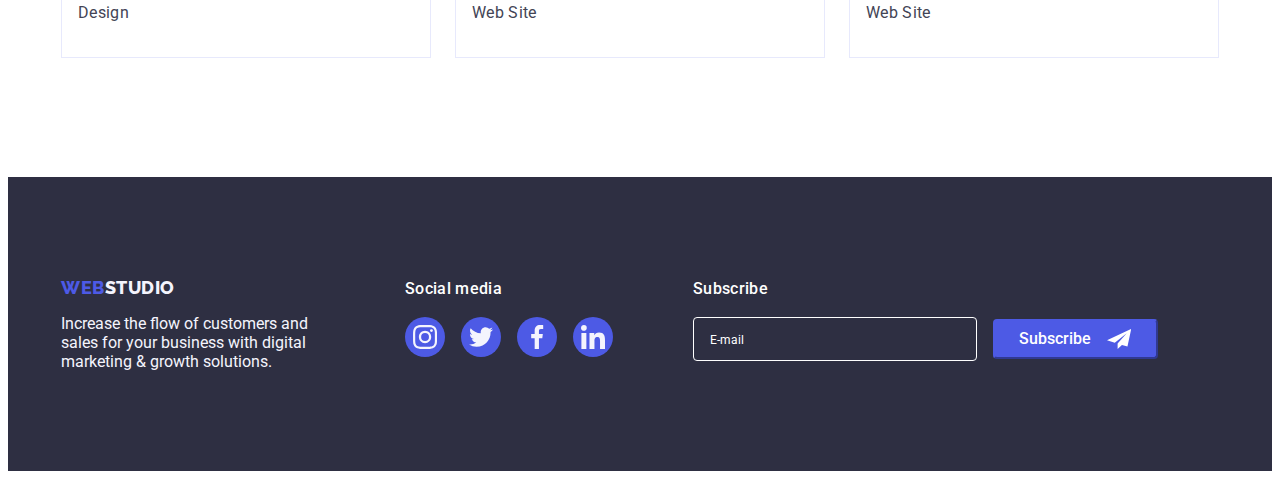
==== commit 7bc7f5cf: "Update portfolio.html" ====
--- a/portfolio.html
+++ b/portfolio.html
@@ -308,25 +308,28 @@
         </div>
         <div class="footer-form-container">
           <p class="footer-form-title">Subscribe</p>
-          <label class="footer-form">
-            <input
-              type="email"
-              name="user_email"
-              class="footer-form-input"
-              placeholder="E-mail"
-              required
-            />
-            <button class="footer-form-button" type="submit">
-              Subscribe
-              <svg class="footer-form-icon">
-                <use
-                  href="./images/icon.svg#icon-send"
-                  width="24"
-                  height="24"
-                ></use>
-              </svg>
-            </button>
-          </label>
+          <form>
+            <label class="footer-form">
+              <input
+                aria-label="E-mail"
+                type="email"
+                name="user_email"
+                class="footer-form-input"
+                placeholder="E-mail"
+                required
+              />
+              <button class="footer-form-button" type="submit">
+                Subscribe
+                <svg class="footer-form-icon">
+                  <use
+                    href="./images/icon.svg#icon-send"
+                    width="24"
+                    height="24"
+                  ></use>
+                </svg>
+              </button>
+            </label>
+          </form>
         </div>
       </div>
     </footer>
--- a/css/styles.css
+++ b/css/styles.css
@@ -455,7 +455,7 @@
 .footer-div {
   display: flex;
   align-items: baseline;
-  gap: 120px;
+  gap: 80px;
 }
 
 .footer-socials-title {
@@ -617,7 +617,7 @@
   box-shadow: 0px 1px 1px rgba(0, 0, 0, 0.14), 0px 1px 3px rgba(0, 0, 0, 0.12),
     0px 2px 1px rgba(0, 0, 0, 0.2);
   border-radius: 4px;
-  padding: 24px;
+  padding: 72px 24px 24px 24px;
 }
 
 .modal-close-btn {
@@ -659,7 +659,6 @@
   letter-spacing: 0.02em;
   color: #2e2f42;
   margin-bottom: 16px;
-  margin-top: 44px;
 }
 
 .modal-form {
@@ -713,6 +712,10 @@
   padding: 12px 16px;
   transition: border-color var(--transition-dur-and-func),
     filter var(--transition-dur-and-func);
+}
+
+.modal-form-field-comment {
+  margin-bottom: 16px;
 }
 
 .user-form-comment::placeholder {
@@ -766,13 +769,14 @@
 .modal-form-check:checked + .modal-form-check-desc::before {
   background-color: var(--accept-modal);
   border-color: var(--accept-modal);
-  background-image: url(/images/accept-form-modal.svg);
+  background-image: url(../images/accept-form-modal.svg);
   background-repeat: no-repeat;
   background-size: 75%;
   background-position: center;
 }
 
 .modal-form-check:focus + .modal-form-check-desc::before {
+  border: 2px solid;
   border-color: var(--accept-modal);
 }
 
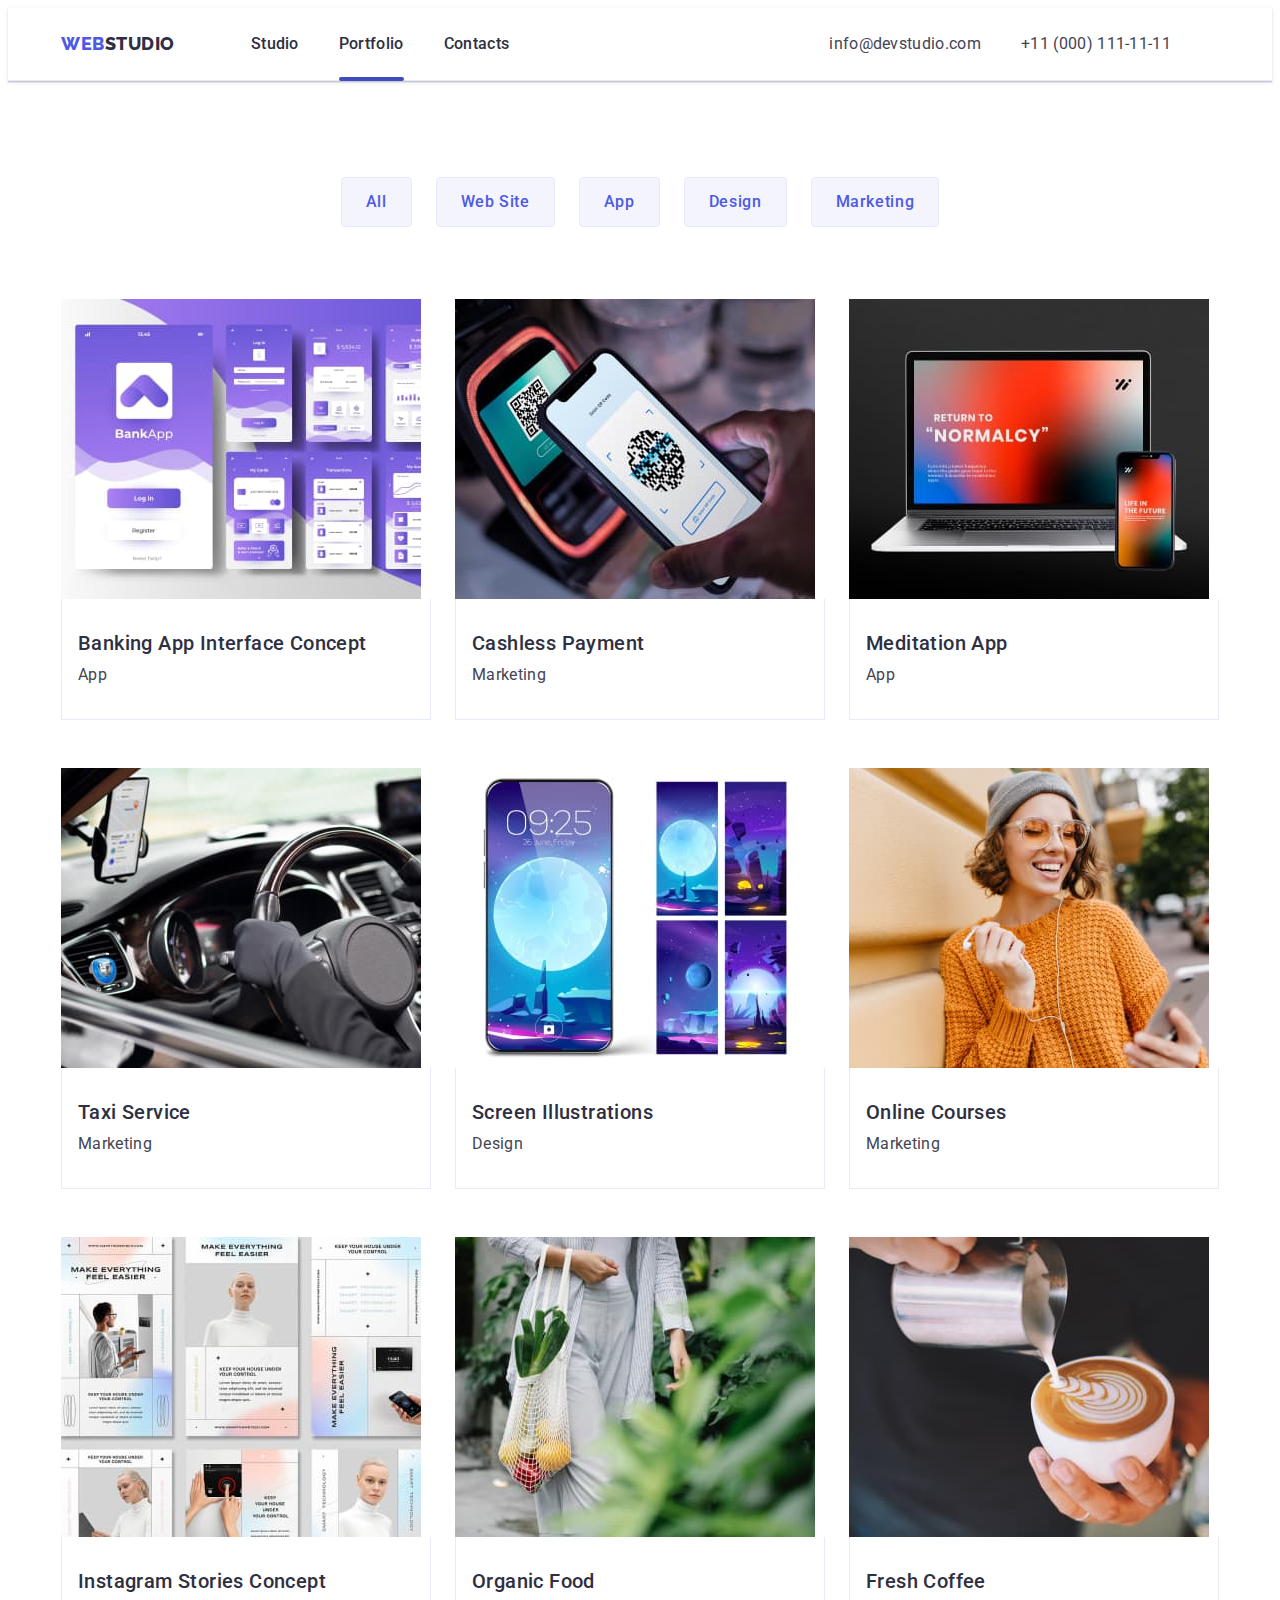
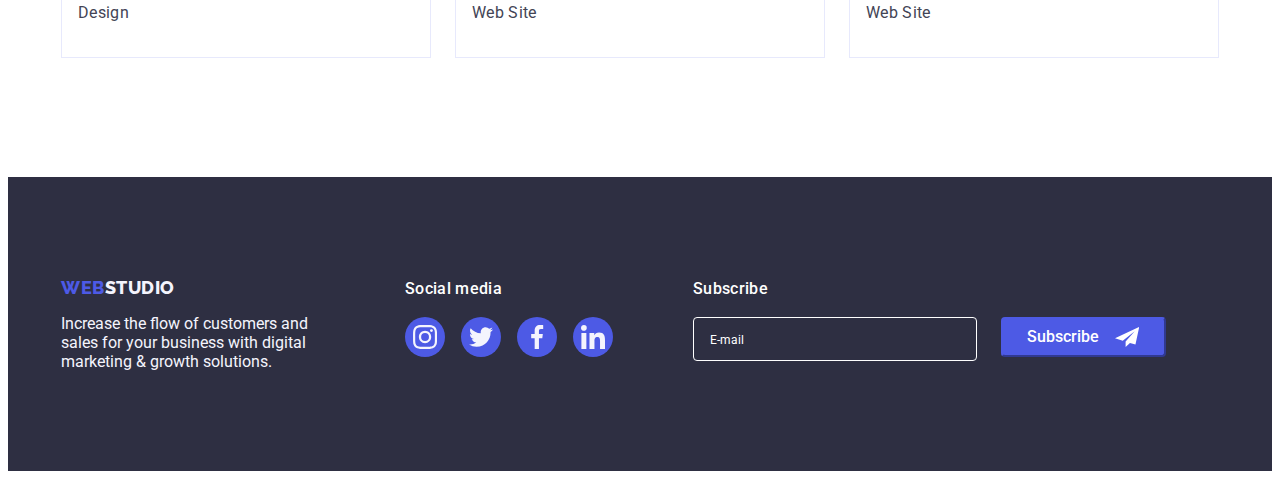
==== commit cef7a624: "up" ====
--- a/portfolio.html
+++ b/portfolio.html
@@ -308,8 +308,8 @@
         </div>
         <div class="footer-form-container">
           <p class="footer-form-title">Subscribe</p>
-          <form>
-            <label class="footer-form">
+          <form class="footer-form">
+            <label class="footer-form-label">
               <input
                 aria-label="E-mail"
                 type="email"
@@ -318,17 +318,17 @@
                 placeholder="E-mail"
                 required
               />
-              <button class="footer-form-button" type="submit">
-                Subscribe
-                <svg class="footer-form-icon">
-                  <use
-                    href="./images/icon.svg#icon-send"
-                    width="24"
-                    height="24"
-                  ></use>
-                </svg>
-              </button>
             </label>
+            <button class="footer-form-button" type="submit">
+              Subscribe
+              <svg class="footer-form-icon">
+                <use
+                  href="./images/icon.svg#icon-send"
+                  width="24"
+                  height="24"
+                ></use>
+              </svg>
+            </button>
           </form>
         </div>
       </div>
--- a/css/styles.css
+++ b/css/styles.css
@@ -522,6 +522,11 @@
 
 .footer-form {
   display: flex;
+  gap: 24px;
+}
+
+.footer-form-label {
+  display: flex;
   flex-direction: row;
   justify-content: center;
   align-items: center;
